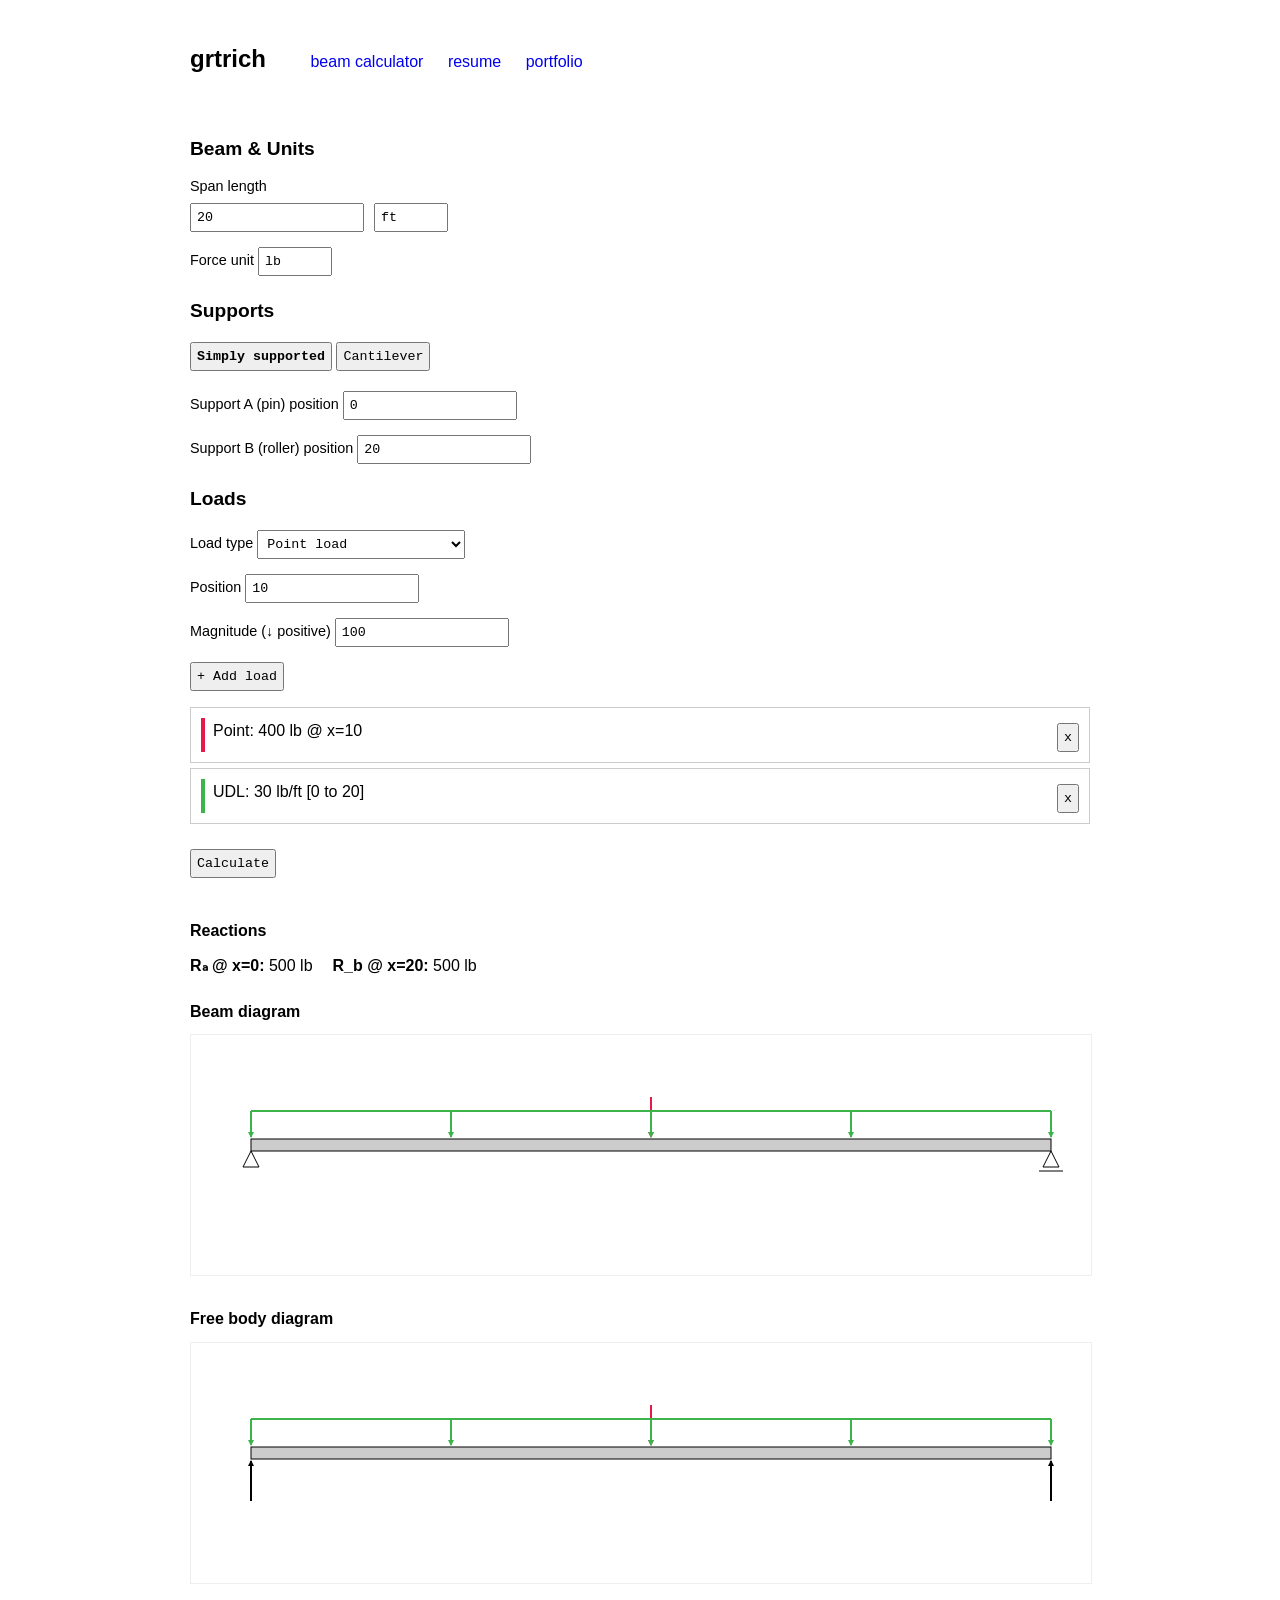
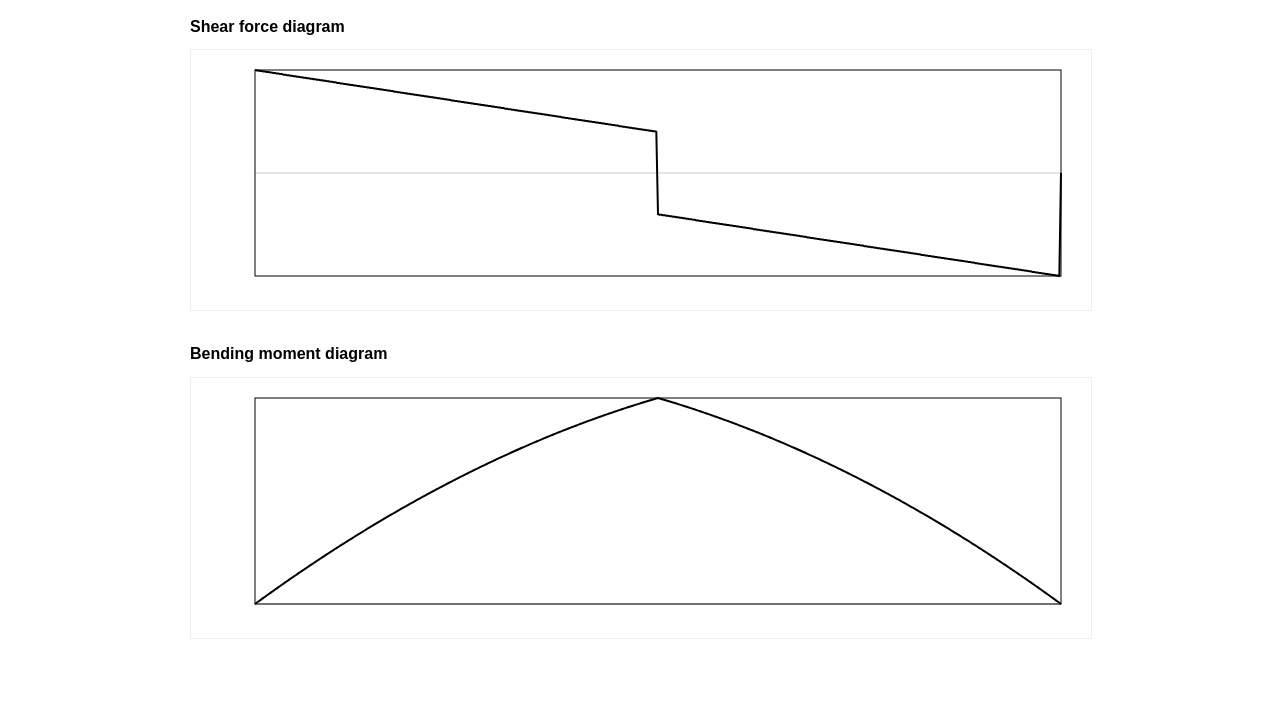
==== calculator.html @ 6564246d "Add files via upload" ====
<!DOCTYPE html>
<html lang="en">
<head>
<meta charset="UTF-8">
<meta name="viewport" content="width=device-width, initial-scale=1.0">
<title>Beam Calculator</title>
<link rel="stylesheet" href="style.css">
</head>
<body>
  <nav>
    <a href="index.html" class="brand">grtrich</a>
    <a href="calculator.html">beam calculator</a>
    <a href="resume.html">resume</a>
    <a href="portfolio.html">portfolio</a>
  </nav>

  <div class="app">
    <aside>
      <form id="beamForm" autocomplete="off">
        <section class="panel">
          <h2>Beam & Units</h2>
          <label>Span length
            <div class="row">
              <input type="number" id="beamLength" value="20" min="0.1" step="0.1" required>
              <input type="text" id="lengthUnit" value="ft" class="unit-input" maxlength="4">
            </div>
          </label>
          <label>Force unit
            <input type="text" id="forceUnit" value="lb" class="unit-input" maxlength="4">
          </label>
        </section>

        <section class="panel">
          <h2>Supports</h2>
          <div class="toggle-group" id="supportTypeToggle">
            <button type="button" class="toggle-btn active" data-value="simple">Simply supported</button>
            <button type="button" class="toggle-btn" data-value="cantilever">Cantilever</button>
          </div>

          <div id="simpleSupportFields" class="sub-fields">
            <label>Support A (pin) position <input type="number" id="supportA" value="0" step="0.1"></label>
            <label>Support B (roller) position <input type="number" id="supportB" value="20" step="0.1"></label>
          </div>

          <div id="cantileverFields" class="sub-fields hidden">
            <label>Fixed end
              <select id="fixedEnd">
                <option value="left">Left (x = 0)</option>
                <option value="right">Right (x = L)</option>
              </select>
            </label>
          </div>
        </section>

        <section class="panel">
          <h2>Loads</h2>
          <label>Load type
            <select id="loadType">
              <option value="point">Point load</option>
              <option value="udl">Distributed load (UDL)</option>
              <option value="moment">Applied moment</option>
            </select>
          </label>

          <div id="pointFields" class="load-fields">
            <label>Position <input type="number" id="pPos" value="10" step="0.1"></label>
            <label>Magnitude (&darr; positive) <input type="number" id="pMag" value="100" step="1"></label>
          </div>
          <div id="udlFields" class="load-fields hidden">
            <label>Start <input type="number" id="uStart" value="0" step="0.1"></label>
            <label>End <input type="number" id="uEnd" value="20" step="0.1"></label>
            <label>Intensity <input type="number" id="uMag" value="20" step="1"></label>
          </div>
          <div id="momentFields" class="load-fields hidden">
            <label>Position <input type="number" id="mPos" value="10" step="0.1"></label>
            <label>Magnitude <input type="number" id="mMag" value="200" step="1"></label>
            <label>Direction
              <select id="mDir">
                <option value="cw">Clockwise</option>
                <option value="ccw">Counterclockwise</option>
              </select>
            </label>
          </div>

          <button type="button" id="addLoadBtn">+ Add load</button>
          <ul id="loadList" class="load-list"></ul>
        </section>
        
        <button type="submit" id="calcBtn">Calculate</button>
      </form>
    </aside>

    <main class="workspace">
      <div class="sheet">
        <div class="sheet-head">Reactions</div>
        <div id="reactionsOut">Set up your beam and click Calculate.</div>
      </div>
      <div class="sheet">
        <div class="sheet-head">Beam diagram</div>
        <svg id="beamSvg" viewBox="0 0 900 240"></svg>
      </div>
      <div class="sheet">
        <div class="sheet-head">Free body diagram</div>
        <svg id="fbdSvg" viewBox="0 0 900 240"></svg>
      </div>
      <div class="sheet">
        <div class="sheet-head">Shear force diagram</div>
        <svg id="sfdSvg" viewBox="0 0 900 260"></svg>
      </div>
      <div class="sheet">
        <div class="sheet-head">Bending moment diagram</div>
        <svg id="bmdSvg" viewBox="0 0 900 260"></svg>
      </div>
    </main>
  </div>
<script src="app.js"></script>
</body>
</html>
---- style.css ----
body {
  font-family: sans-serif;
  background-color: #ffffff;
  color: #000000;
  margin: 40px auto;
  max-width: 900px;
  line-height: 1.6;
  padding: 0 20px;
}

nav {
  margin-bottom: 40px;
}

nav a {
  margin-right: 20px;
  text-decoration: none;
  color: #0000ee;
}

nav a:hover {
  text-decoration: underline;
}

nav a.brand {
  font-weight: bold;
  color: #000000;
  font-size: 1.5em;
  margin-right: 40px;
}

.hidden { 
  display: none; 
}

/* Form & App Styling */
.app { display: flex; flex-direction: column; gap: 40px; }
.panel { margin-bottom: 20px; }
.panel h2 { font-size: 1.2em; margin-bottom: 10px; }

label { display: block; margin-bottom: 10px; font-size: 0.9em; }
input, select, button { 
  margin-top: 5px; 
  padding: 5px; 
  font-family: monospace; 
}
.row { display: flex; gap: 10px; }
.unit-input { width: 60px; }

.toggle-group { margin-bottom: 15px; }
.toggle-btn { cursor: pointer; }
.toggle-btn.active { font-weight: bold; }

.load-list { list-style: none; padding: 0; }
.load-list li { 
  margin-bottom: 5px; 
  padding: 10px; 
  border: 1px solid #ccc; 
  display: flex; 
  justify-content: space-between; 
}

/* Workspaces and SVGs */
svg { 
  border: 1px solid #eee; 
  margin-bottom: 30px; 
  background: #fff; 
  display: block; 
  width: 100%; 
  height: auto; 
}
.sheet-head { margin-bottom: 10px; font-weight: bold; }
.reactions-grid { display: flex; gap: 20px; flex-wrap: wrap; margin-bottom: 20px;}
.pdf-frame { width: 100%; height: 80vh; min-height: 520px; border: 1px solid #ccc; }
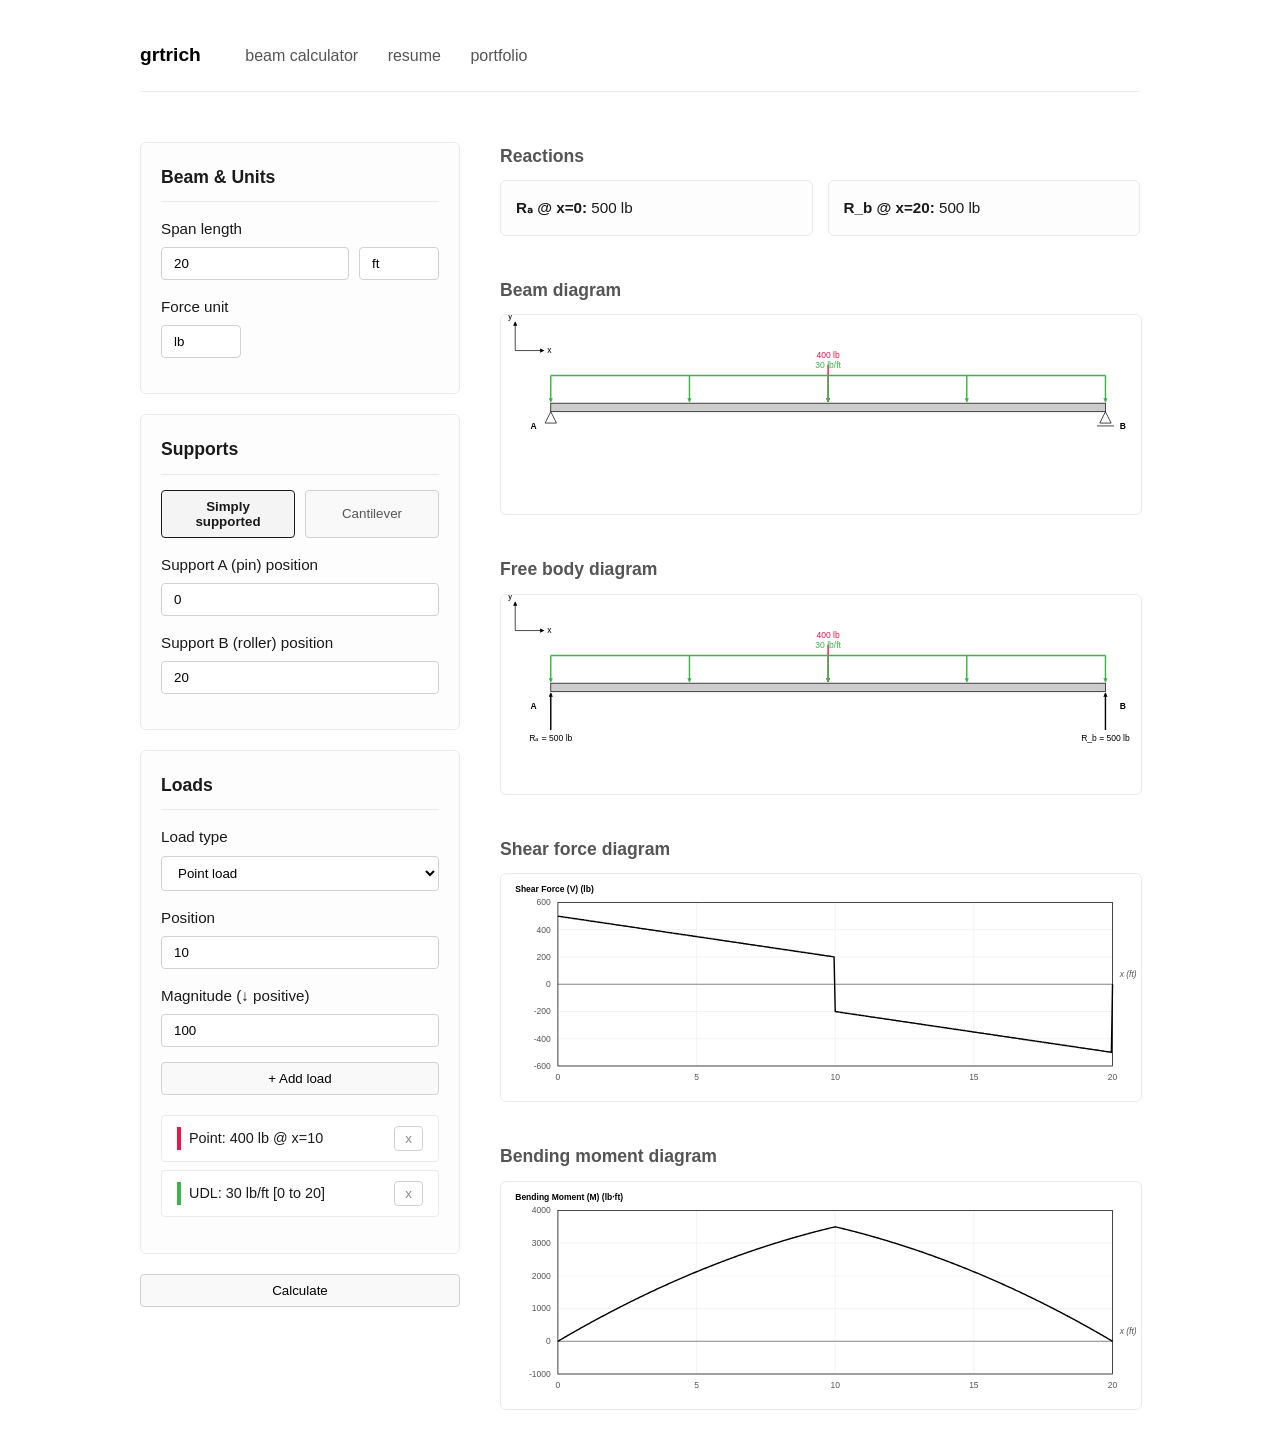
==== commit 9b1a3c1a: "Add files via upload" ====
--- a/calculator.html
+++ b/calculator.html
@@ -1,118 +1,118 @@
-<!DOCTYPE html>
-<html lang="en">
-<head>
-<meta charset="UTF-8">
-<meta name="viewport" content="width=device-width, initial-scale=1.0">
-<title>Beam Calculator</title>
-<link rel="stylesheet" href="style.css">
-</head>
-<body>
-  <nav>
-    <a href="index.html" class="brand">grtrich</a>
-    <a href="calculator.html">beam calculator</a>
-    <a href="resume.html">resume</a>
-    <a href="portfolio.html">portfolio</a>
-  </nav>
-
-  <div class="app">
-    <aside>
-      <form id="beamForm" autocomplete="off">
-        <section class="panel">
-          <h2>Beam & Units</h2>
-          <label>Span length
-            <div class="row">
-              <input type="number" id="beamLength" value="20" min="0.1" step="0.1" required>
-              <input type="text" id="lengthUnit" value="ft" class="unit-input" maxlength="4">
-            </div>
-          </label>
-          <label>Force unit
-            <input type="text" id="forceUnit" value="lb" class="unit-input" maxlength="4">
-          </label>
-        </section>
-
-        <section class="panel">
-          <h2>Supports</h2>
-          <div class="toggle-group" id="supportTypeToggle">
-            <button type="button" class="toggle-btn active" data-value="simple">Simply supported</button>
-            <button type="button" class="toggle-btn" data-value="cantilever">Cantilever</button>
-          </div>
-
-          <div id="simpleSupportFields" class="sub-fields">
-            <label>Support A (pin) position <input type="number" id="supportA" value="0" step="0.1"></label>
-            <label>Support B (roller) position <input type="number" id="supportB" value="20" step="0.1"></label>
-          </div>
-
-          <div id="cantileverFields" class="sub-fields hidden">
-            <label>Fixed end
-              <select id="fixedEnd">
-                <option value="left">Left (x = 0)</option>
-                <option value="right">Right (x = L)</option>
-              </select>
-            </label>
-          </div>
-        </section>
-
-        <section class="panel">
-          <h2>Loads</h2>
-          <label>Load type
-            <select id="loadType">
-              <option value="point">Point load</option>
-              <option value="udl">Distributed load (UDL)</option>
-              <option value="moment">Applied moment</option>
-            </select>
-          </label>
-
-          <div id="pointFields" class="load-fields">
-            <label>Position <input type="number" id="pPos" value="10" step="0.1"></label>
-            <label>Magnitude (&darr; positive) <input type="number" id="pMag" value="100" step="1"></label>
-          </div>
-          <div id="udlFields" class="load-fields hidden">
-            <label>Start <input type="number" id="uStart" value="0" step="0.1"></label>
-            <label>End <input type="number" id="uEnd" value="20" step="0.1"></label>
-            <label>Intensity <input type="number" id="uMag" value="20" step="1"></label>
-          </div>
-          <div id="momentFields" class="load-fields hidden">
-            <label>Position <input type="number" id="mPos" value="10" step="0.1"></label>
-            <label>Magnitude <input type="number" id="mMag" value="200" step="1"></label>
-            <label>Direction
-              <select id="mDir">
-                <option value="cw">Clockwise</option>
-                <option value="ccw">Counterclockwise</option>
-              </select>
-            </label>
-          </div>
-
-          <button type="button" id="addLoadBtn">+ Add load</button>
-          <ul id="loadList" class="load-list"></ul>
-        </section>
-        
-        <button type="submit" id="calcBtn">Calculate</button>
-      </form>
-    </aside>
-
-    <main class="workspace">
-      <div class="sheet">
-        <div class="sheet-head">Reactions</div>
-        <div id="reactionsOut">Set up your beam and click Calculate.</div>
-      </div>
-      <div class="sheet">
-        <div class="sheet-head">Beam diagram</div>
-        <svg id="beamSvg" viewBox="0 0 900 240"></svg>
-      </div>
-      <div class="sheet">
-        <div class="sheet-head">Free body diagram</div>
-        <svg id="fbdSvg" viewBox="0 0 900 240"></svg>
-      </div>
-      <div class="sheet">
-        <div class="sheet-head">Shear force diagram</div>
-        <svg id="sfdSvg" viewBox="0 0 900 260"></svg>
-      </div>
-      <div class="sheet">
-        <div class="sheet-head">Bending moment diagram</div>
-        <svg id="bmdSvg" viewBox="0 0 900 260"></svg>
-      </div>
-    </main>
-  </div>
-<script src="app.js"></script>
-</body>
+<!DOCTYPE html>
+<html lang="en">
+<head>
+<meta charset="UTF-8">
+<meta name="viewport" content="width=device-width, initial-scale=1.0">
+<title>Beam Calculator</title>
+<link rel="stylesheet" href="style.css">
+</head>
+<body>
+  <nav>
+    <a href="/" class="brand">grtrich</a>
+    <a href="calculator.html">beam calculator</a>
+    <a href="resume.html">resume</a>
+    <a href="portfolio.html">portfolio</a>
+  </nav>
+
+  <div class="app">
+    <aside>
+      <form id="beamForm" autocomplete="off">
+        <section class="panel">
+          <h2>Beam & Units</h2>
+          <label>Span length
+            <div class="row">
+              <input type="number" id="beamLength" value="20" min="0.1" step="0.1" required>
+              <input type="text" id="lengthUnit" value="ft" class="unit-input" maxlength="4">
+            </div>
+          </label>
+          <label>Force unit
+            <input type="text" id="forceUnit" value="lb" class="unit-input" maxlength="4">
+          </label>
+        </section>
+
+        <section class="panel">
+          <h2>Supports</h2>
+          <div class="toggle-group" id="supportTypeToggle">
+            <button type="button" class="toggle-btn active" data-value="simple">Simply supported</button>
+            <button type="button" class="toggle-btn" data-value="cantilever">Cantilever</button>
+          </div>
+
+          <div id="simpleSupportFields" class="sub-fields">
+            <label>Support A (pin) position <input type="number" id="supportA" value="0" step="0.1"></label>
+            <label>Support B (roller) position <input type="number" id="supportB" value="20" step="0.1"></label>
+          </div>
+
+          <div id="cantileverFields" class="sub-fields hidden">
+            <label>Fixed end
+              <select id="fixedEnd">
+                <option value="left">Left (x = 0)</option>
+                <option value="right">Right (x = L)</option>
+              </select>
+            </label>
+          </div>
+        </section>
+
+        <section class="panel">
+          <h2>Loads</h2>
+          <label>Load type
+            <select id="loadType">
+              <option value="point">Point load</option>
+              <option value="udl">Distributed load (UDL)</option>
+              <option value="moment">Applied moment</option>
+            </select>
+          </label>
+
+          <div id="pointFields" class="load-fields">
+            <label>Position <input type="number" id="pPos" value="10" step="0.1"></label>
+            <label>Magnitude (&darr; positive) <input type="number" id="pMag" value="100" step="1"></label>
+          </div>
+          <div id="udlFields" class="load-fields hidden">
+            <label>Start <input type="number" id="uStart" value="0" step="0.1"></label>
+            <label>End <input type="number" id="uEnd" value="20" step="0.1"></label>
+            <label>Intensity <input type="number" id="uMag" value="20" step="1"></label>
+          </div>
+          <div id="momentFields" class="load-fields hidden">
+            <label>Position <input type="number" id="mPos" value="10" step="0.1"></label>
+            <label>Magnitude <input type="number" id="mMag" value="200" step="1"></label>
+            <label>Direction
+              <select id="mDir">
+                <option value="cw">Clockwise</option>
+                <option value="ccw">Counterclockwise</option>
+              </select>
+            </label>
+          </div>
+
+          <button type="button" id="addLoadBtn">+ Add load</button>
+          <ul id="loadList" class="load-list"></ul>
+        </section>
+        
+        <button type="submit" id="calcBtn">Calculate</button>
+      </form>
+    </aside>
+
+    <main class="workspace">
+      <div class="sheet">
+        <div class="sheet-head">Reactions</div>
+        <div id="reactionsOut">Set up your beam and click Calculate.</div>
+      </div>
+      <div class="sheet">
+        <div class="sheet-head">Beam diagram</div>
+        <svg id="beamSvg" viewBox="0 0 900 280"></svg>
+      </div>
+      <div class="sheet">
+        <div class="sheet-head">Free body diagram</div>
+        <svg id="fbdSvg" viewBox="0 0 900 280"></svg>
+      </div>
+      <div class="sheet">
+        <div class="sheet-head">Shear force diagram</div>
+        <svg id="sfdSvg" viewBox="0 0 900 320"></svg>
+      </div>
+      <div class="sheet">
+        <div class="sheet-head">Bending moment diagram</div>
+        <svg id="bmdSvg" viewBox="0 0 900 320"></svg>
+      </div>
+    </main>
+  </div>
+<script src="app.js"></script>
+</body>
 </html>
--- a/style.css
+++ b/style.css
@@ -1,74 +1,186 @@
-body {
-  font-family: sans-serif;
-  background-color: #ffffff;
-  color: #000000;
-  margin: 40px auto;
-  max-width: 900px;
-  line-height: 1.6;
-  padding: 0 20px;
-}
-
-nav {
-  margin-bottom: 40px;
-}
-
-nav a {
-  margin-right: 20px;
-  text-decoration: none;
-  color: #0000ee;
-}
-
-nav a:hover {
-  text-decoration: underline;
-}
-
-nav a.brand {
-  font-weight: bold;
-  color: #000000;
-  font-size: 1.5em;
-  margin-right: 40px;
-}
-
-.hidden { 
-  display: none; 
-}
-
-/* Form & App Styling */
-.app { display: flex; flex-direction: column; gap: 40px; }
-.panel { margin-bottom: 20px; }
-.panel h2 { font-size: 1.2em; margin-bottom: 10px; }
-
-label { display: block; margin-bottom: 10px; font-size: 0.9em; }
-input, select, button { 
-  margin-top: 5px; 
-  padding: 5px; 
-  font-family: monospace; 
-}
-.row { display: flex; gap: 10px; }
-.unit-input { width: 60px; }
-
-.toggle-group { margin-bottom: 15px; }
-.toggle-btn { cursor: pointer; }
-.toggle-btn.active { font-weight: bold; }
-
-.load-list { list-style: none; padding: 0; }
-.load-list li { 
-  margin-bottom: 5px; 
-  padding: 10px; 
-  border: 1px solid #ccc; 
-  display: flex; 
-  justify-content: space-between; 
-}
-
-/* Workspaces and SVGs */
-svg { 
-  border: 1px solid #eee; 
-  margin-bottom: 30px; 
-  background: #fff; 
-  display: block; 
-  width: 100%; 
-  height: auto; 
-}
-.sheet-head { margin-bottom: 10px; font-weight: bold; }
-.reactions-grid { display: flex; gap: 20px; flex-wrap: wrap; margin-bottom: 20px;}
-.pdf-frame { width: 100%; height: 80vh; min-height: 520px; border: 1px solid #ccc; }+/* Base & Typography */
+body {
+  font-family: -apple-system, BlinkMacSystemFont, "Segoe UI", Roboto, Oxygen-Sans, Ubuntu, Cantarell, "Helvetica Neue", sans-serif;
+  background-color: #ffffff;
+  color: #1a1a1a;
+  margin: 0 auto;
+  max-width: 1000px;
+  line-height: 1.6;
+  padding: 40px 20px;
+}
+
+h1, h2, h3 {
+  font-weight: 600;
+  margin-top: 1.5em;
+  margin-bottom: 0.5em;
+}
+
+p {
+  margin-bottom: 1.5em;
+  max-width: 70ch;
+}
+
+/* Navigation */
+nav {
+  margin-bottom: 50px;
+  border-bottom: 1px solid #eaeaea;
+  padding-bottom: 20px;
+}
+
+nav a {
+  margin-right: 25px;
+  text-decoration: none;
+  color: #555555;
+  transition: color 0.2s;
+}
+
+nav a:hover {
+  color: #000000;
+}
+
+nav a.brand {
+  font-weight: 700;
+  color: #000000;
+  font-size: 1.2em;
+  margin-right: 40px;
+}
+
+/* Utilities */
+.hidden { display: none !important; }
+code { background: #f4f4f4; padding: 2px 6px; border-radius: 4px; font-size: 0.9em; }
+
+/* Calculator Layout */
+.app {
+  display: grid;
+  grid-template-columns: 1fr;
+  gap: 40px;
+}
+
+@media(min-width: 800px) {
+  .app {
+    grid-template-columns: 320px 1fr;
+  }
+}
+
+.panel {
+  background: #fdfdfd;
+  border: 1px solid #eaeaea;
+  padding: 20px;
+  margin-bottom: 20px;
+  border-radius: 6px;
+}
+
+.panel h2 {
+  font-size: 1.1em;
+  margin-top: 0;
+  border-bottom: 1px solid #eaeaea;
+  padding-bottom: 10px;
+  margin-bottom: 15px;
+}
+
+/* Forms */
+label {
+  display: block;
+  margin-bottom: 15px;
+  font-size: 0.95em;
+  font-weight: 500;
+}
+
+input, select, button {
+  display: block;
+  width: 100%;
+  margin-top: 6px;
+  padding: 8px 12px;
+  font-family: inherit;
+  border: 1px solid #d1d1d1;
+  border-radius: 4px;
+  box-sizing: border-box;
+  background-color: #ffffff;
+}
+
+.row { display: flex; gap: 10px; }
+.unit-input { width: 80px; }
+
+/* Buttons */
+button {
+  cursor: pointer;
+  background: #f9f9f9;
+  font-weight: 500;
+  transition: background 0.2s;
+}
+button:hover { background: #f0f0f0; }
+
+.toggle-group { display: flex; gap: 10px; margin-bottom: 15px; }
+.toggle-btn { flex: 1; margin: 0; color: #555; }
+.toggle-btn.active {
+  font-weight: bold;
+  border-color: #1a1a1a;
+  color: #1a1a1a;
+  background: #f4f4f4;
+}
+
+/* Load List */
+.load-list { list-style: none; padding: 0; margin-top: 20px; }
+.load-list li {
+  margin-bottom: 8px;
+  padding: 10px 15px;
+  border: 1px solid #eaeaea;
+  display: flex;
+  justify-content: space-between;
+  align-items: center;
+  background: #ffffff;
+  border-radius: 4px;
+  font-size: 0.9em;
+}
+.load-list button {
+  width: auto;
+  padding: 4px 10px;
+  margin: 0;
+  background: transparent;
+  border: 1px solid #d1d1d1;
+  color: #888;
+}
+.load-list button:hover {
+  background: #fff0f0;
+  color: #cc0000;
+  border-color: #cc0000;
+}
+
+/* Workspaces */
+.workspace { display: flex; flex-direction: column; gap: 40px; }
+.sheet-head {
+  font-weight: 600;
+  margin-bottom: 10px;
+  font-size: 1.1em;
+  color: #555;
+}
+
+svg {
+  border: 1px solid #eaeaea;
+  background: #ffffff;
+  display: block;
+  width: 100%;
+  height: auto;
+  border-radius: 6px;
+}
+svg text {
+  font-family: inherit;
+  font-size: 12px;
+}
+
+.reactions-grid { display: grid; grid-template-columns: 1fr 1fr; gap: 15px; }
+.reactions-grid div {
+  padding: 15px;
+  background: #fdfdfd;
+  border: 1px solid #eaeaea;
+  border-radius: 6px;
+  font-size: 0.95em;
+}
+
+.pdf-frame {
+  width: 100%;
+  height: 80vh;
+  min-height: 600px;
+  border: 1px solid #eaeaea;
+  border-radius: 6px;
+}
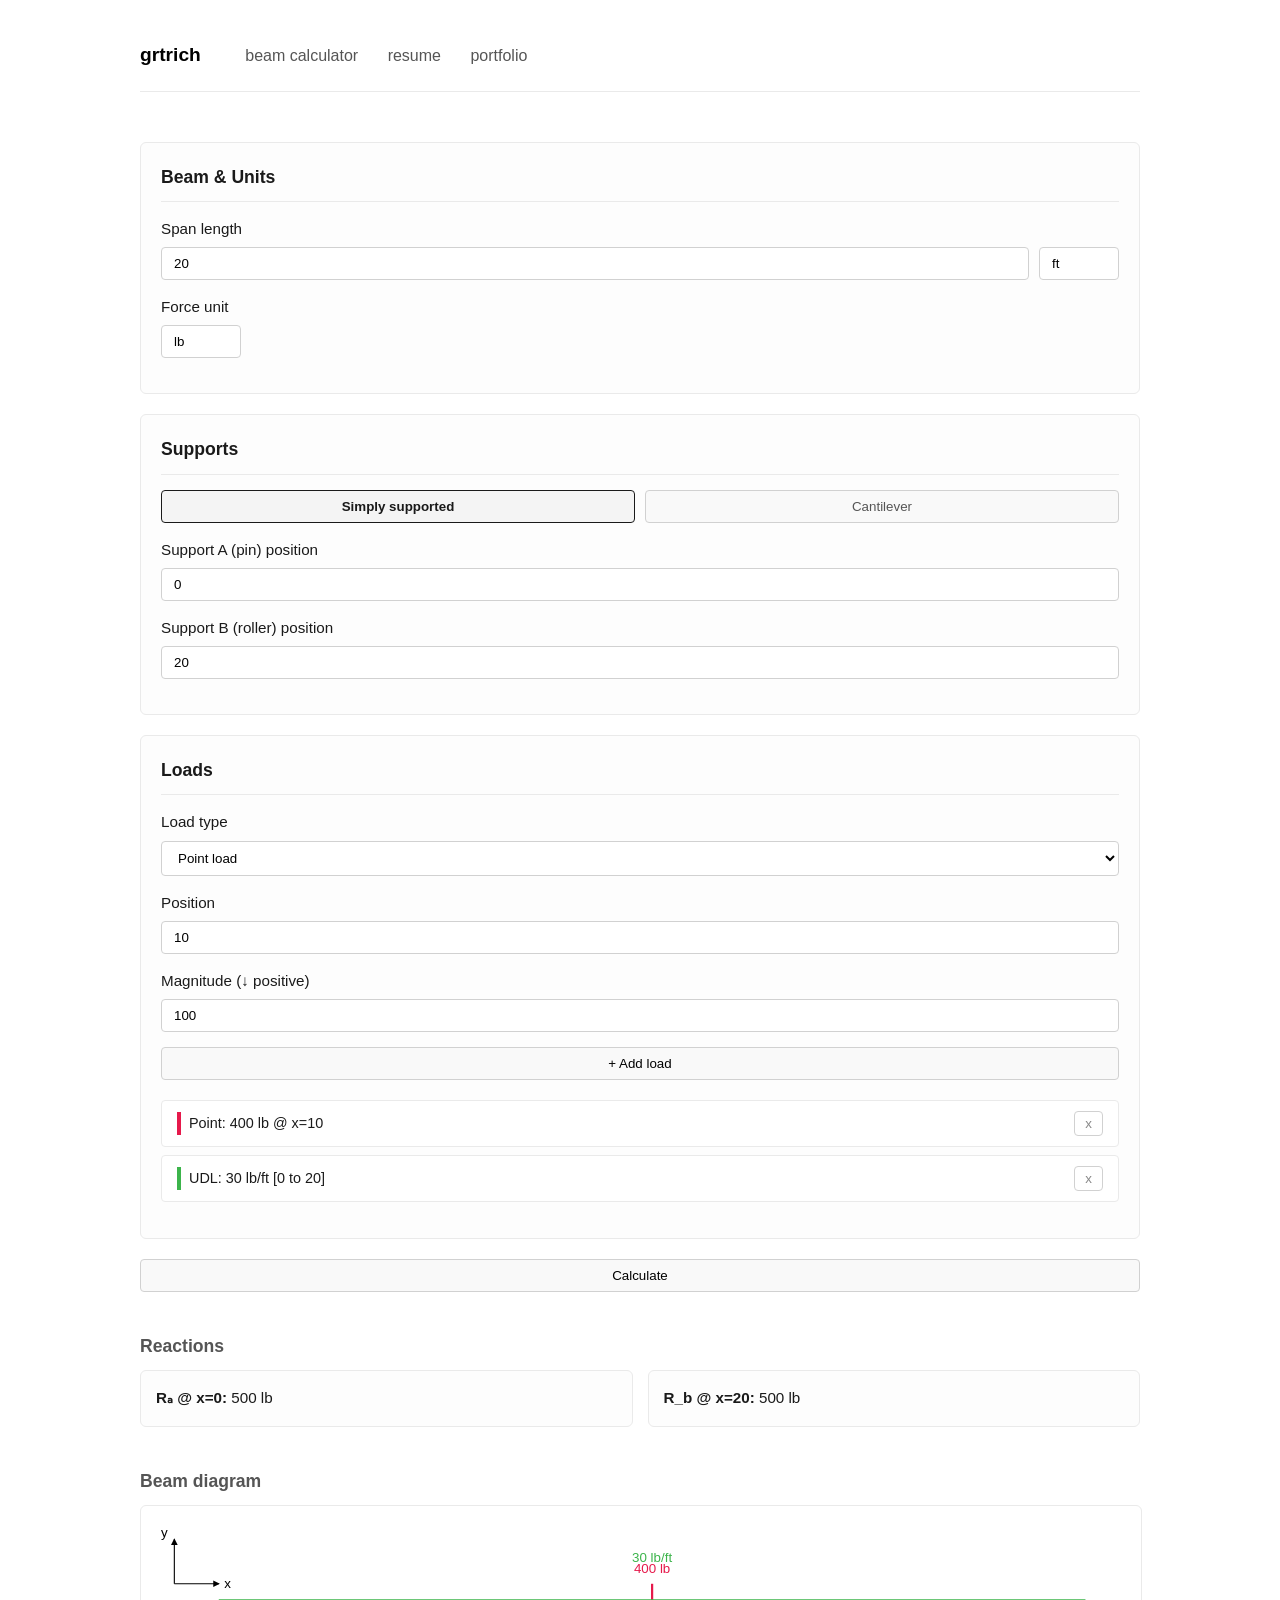
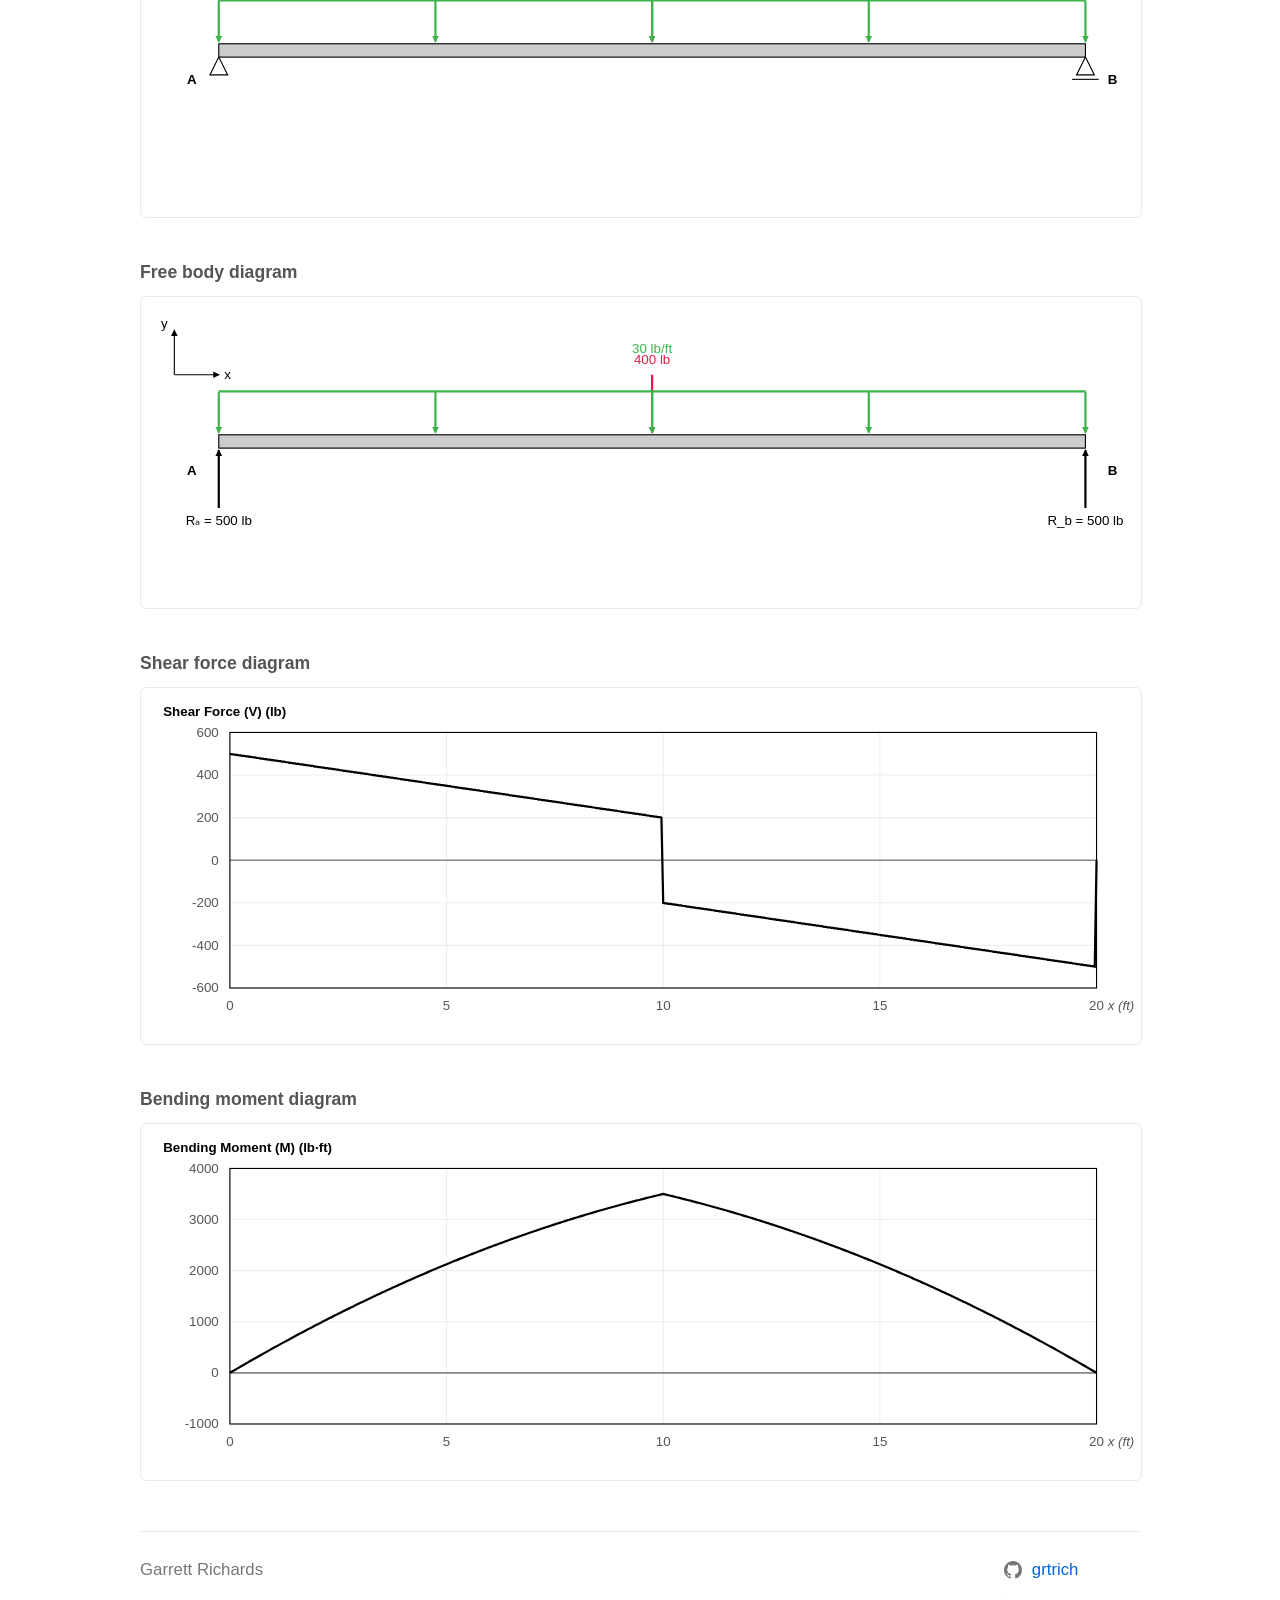
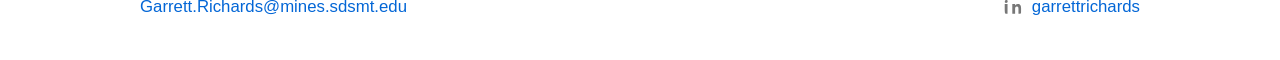
==== commit 99eee82f: "Add files via upload" ====
--- a/calculator.html
+++ b/calculator.html
@@ -1,118 +1,136 @@
-<!DOCTYPE html>
-<html lang="en">
-<head>
-<meta charset="UTF-8">
-<meta name="viewport" content="width=device-width, initial-scale=1.0">
-<title>Beam Calculator</title>
-<link rel="stylesheet" href="style.css">
-</head>
-<body>
-  <nav>
-    <a href="/" class="brand">grtrich</a>
-    <a href="calculator.html">beam calculator</a>
-    <a href="resume.html">resume</a>
-    <a href="portfolio.html">portfolio</a>
-  </nav>
-
-  <div class="app">
-    <aside>
-      <form id="beamForm" autocomplete="off">
-        <section class="panel">
-          <h2>Beam & Units</h2>
-          <label>Span length
-            <div class="row">
-              <input type="number" id="beamLength" value="20" min="0.1" step="0.1" required>
-              <input type="text" id="lengthUnit" value="ft" class="unit-input" maxlength="4">
-            </div>
-          </label>
-          <label>Force unit
-            <input type="text" id="forceUnit" value="lb" class="unit-input" maxlength="4">
-          </label>
-        </section>
-
-        <section class="panel">
-          <h2>Supports</h2>
-          <div class="toggle-group" id="supportTypeToggle">
-            <button type="button" class="toggle-btn active" data-value="simple">Simply supported</button>
-            <button type="button" class="toggle-btn" data-value="cantilever">Cantilever</button>
-          </div>
-
-          <div id="simpleSupportFields" class="sub-fields">
-            <label>Support A (pin) position <input type="number" id="supportA" value="0" step="0.1"></label>
-            <label>Support B (roller) position <input type="number" id="supportB" value="20" step="0.1"></label>
-          </div>
-
-          <div id="cantileverFields" class="sub-fields hidden">
-            <label>Fixed end
-              <select id="fixedEnd">
-                <option value="left">Left (x = 0)</option>
-                <option value="right">Right (x = L)</option>
-              </select>
-            </label>
-          </div>
-        </section>
-
-        <section class="panel">
-          <h2>Loads</h2>
-          <label>Load type
-            <select id="loadType">
-              <option value="point">Point load</option>
-              <option value="udl">Distributed load (UDL)</option>
-              <option value="moment">Applied moment</option>
-            </select>
-          </label>
-
-          <div id="pointFields" class="load-fields">
-            <label>Position <input type="number" id="pPos" value="10" step="0.1"></label>
-            <label>Magnitude (&darr; positive) <input type="number" id="pMag" value="100" step="1"></label>
-          </div>
-          <div id="udlFields" class="load-fields hidden">
-            <label>Start <input type="number" id="uStart" value="0" step="0.1"></label>
-            <label>End <input type="number" id="uEnd" value="20" step="0.1"></label>
-            <label>Intensity <input type="number" id="uMag" value="20" step="1"></label>
-          </div>
-          <div id="momentFields" class="load-fields hidden">
-            <label>Position <input type="number" id="mPos" value="10" step="0.1"></label>
-            <label>Magnitude <input type="number" id="mMag" value="200" step="1"></label>
-            <label>Direction
-              <select id="mDir">
-                <option value="cw">Clockwise</option>
-                <option value="ccw">Counterclockwise</option>
-              </select>
-            </label>
-          </div>
-
-          <button type="button" id="addLoadBtn">+ Add load</button>
-          <ul id="loadList" class="load-list"></ul>
-        </section>
-        
-        <button type="submit" id="calcBtn">Calculate</button>
-      </form>
-    </aside>
-
-    <main class="workspace">
-      <div class="sheet">
-        <div class="sheet-head">Reactions</div>
-        <div id="reactionsOut">Set up your beam and click Calculate.</div>
-      </div>
-      <div class="sheet">
-        <div class="sheet-head">Beam diagram</div>
-        <svg id="beamSvg" viewBox="0 0 900 280"></svg>
-      </div>
-      <div class="sheet">
-        <div class="sheet-head">Free body diagram</div>
-        <svg id="fbdSvg" viewBox="0 0 900 280"></svg>
-      </div>
-      <div class="sheet">
-        <div class="sheet-head">Shear force diagram</div>
-        <svg id="sfdSvg" viewBox="0 0 900 320"></svg>
-      </div>
-      <div class="sheet">
-        <div class="sheet-head">Bending moment diagram</div>
-        <svg id="bmdSvg" viewBox="0 0 900 320"></svg>
-      </div>
-    </main>
-  </div>
-<script src="app.js"></script>
-</body>
+<!DOCTYPE html>
+<html lang="en">
+<head>
+<meta charset="UTF-8">
+<meta name="viewport" content="width=device-width, initial-scale=1.0">
+<title>Beam Calculator</title>
+<link rel="stylesheet" href="style.css">
+</head>
+<body>
+  <nav>
+    <a href="/" class="brand">grtrich</a>
+    <a href="calculator.html">beam calculator</a>
+    <a href="resume.html">resume</a>
+    <a href="portfolio.html">portfolio</a>
+  </nav>
+
+  <div class="app">
+    <aside>
+      <form id="beamForm" autocomplete="off">
+        <section class="panel">
+          <h2>Beam & Units</h2>
+          <label>Span length
+            <div class="row">
+              <input type="number" id="beamLength" value="20" min="0.1" step="0.1" required>
+              <input type="text" id="lengthUnit" value="ft" class="unit-input" maxlength="4">
+            </div>
+          </label>
+          <label>Force unit
+            <input type="text" id="forceUnit" value="lb" class="unit-input" maxlength="4">
+          </label>
+        </section>
+
+        <section class="panel">
+          <h2>Supports</h2>
+          <div class="toggle-group" id="supportTypeToggle">
+            <button type="button" class="toggle-btn active" data-value="simple">Simply supported</button>
+            <button type="button" class="toggle-btn" data-value="cantilever">Cantilever</button>
+          </div>
+
+          <div id="simpleSupportFields" class="sub-fields">
+            <label>Support A (pin) position <input type="number" id="supportA" value="0" step="0.1"></label>
+            <label>Support B (roller) position <input type="number" id="supportB" value="20" step="0.1"></label>
+          </div>
+
+          <div id="cantileverFields" class="sub-fields hidden">
+            <label>Fixed end
+              <select id="fixedEnd">
+                <option value="left">Left (x = 0)</option>
+                <option value="right">Right (x = L)</option>
+              </select>
+            </label>
+          </div>
+        </section>
+
+        <section class="panel">
+          <h2>Loads</h2>
+          <label>Load type
+            <select id="loadType">
+              <option value="point">Point load</option>
+              <option value="udl">Distributed load (UDL)</option>
+              <option value="moment">Applied moment</option>
+            </select>
+          </label>
+
+          <div id="pointFields" class="load-fields">
+            <label>Position <input type="number" id="pPos" value="10" step="0.1"></label>
+            <label>Magnitude (&darr; positive) <input type="number" id="pMag" value="100" step="1"></label>
+          </div>
+          <div id="udlFields" class="load-fields hidden">
+            <label>Start <input type="number" id="uStart" value="0" step="0.1"></label>
+            <label>End <input type="number" id="uEnd" value="20" step="0.1"></label>
+            <label>Intensity <input type="number" id="uMag" value="20" step="1"></label>
+          </div>
+          <div id="momentFields" class="load-fields hidden">
+            <label>Position <input type="number" id="mPos" value="10" step="0.1"></label>
+            <label>Magnitude <input type="number" id="mMag" value="200" step="1"></label>
+            <label>Direction
+              <select id="mDir">
+                <option value="cw">Clockwise</option>
+                <option value="ccw">Counterclockwise</option>
+              </select>
+            </label>
+          </div>
+
+          <button type="button" id="addLoadBtn">+ Add load</button>
+          <ul id="loadList" class="load-list"></ul>
+        </section>
+        
+        <button type="submit" id="calcBtn">Calculate</button>
+      </form>
+    </aside>
+
+    <main class="workspace">
+      <div class="sheet">
+        <div class="sheet-head">Reactions</div>
+        <div id="reactionsOut">Set up your beam and click Calculate.</div>
+      </div>
+      <div class="sheet">
+        <div class="sheet-head">Beam diagram</div>
+        <svg id="beamSvg" viewBox="0 0 900 280"></svg>
+      </div>
+      <div class="sheet">
+        <div class="sheet-head">Free body diagram</div>
+        <svg id="fbdSvg" viewBox="0 0 900 280"></svg>
+      </div>
+      <div class="sheet">
+        <div class="sheet-head">Shear force diagram</div>
+        <svg id="sfdSvg" viewBox="0 0 900 320"></svg>
+      </div>
+      <div class="sheet">
+        <div class="sheet-head">Bending moment diagram</div>
+        <svg id="bmdSvg" viewBox="0 0 900 320"></svg>
+      </div>
+    </main>
+  </div>
+
+  <footer>
+    <div class="footer-col">
+      <span class="footer-name">Garrett Richards</span>
+      <a href="mailto:Garrett.Richards@mines.sdsmt.edu" class="footer-link">Garrett.Richards@mines.sdsmt.edu</a>
+    </div>
+    <div class="footer-col">
+      <div class="social-row">
+        <svg viewBox="0 0 16 16"><path fill-rule="evenodd" d="M8 0C3.58 0 0 3.58 0 8c0 3.54 2.29 6.53 5.47 7.59.4.07.55-.17.55-.38 0-.19-.01-.82-.01-1.49-2.01.37-2.53-.49-2.69-.94-.09-.23-.48-.94-.82-1.13-.28-.15-.68-.52-.01-.53.63-.01 1.08.58 1.23.82.72 1.21 1.87.87 2.33.66.07-.52.28-.87.51-1.07-1.78-.2-3.64-.89-3.64-3.95 0-.87.31-1.59.82-2.15-.08-.2-.36-1.02.08-2.12 0 0 .67-.21 2.2.82.64-.18 1.32-.27 2-.27.68 0 1.36.09 2 .27 1.53-1.04 2.2-.82 2.2-.82.44 1.1.16 1.92.08 2.12.51.56.82 1.27.82 2.15 0 3.07-1.87 3.75-3.65 3.95.29.25.54.73.54 1.48 0 1.07-.01 1.93-.01 2.2 0 .21.15.46.55.38A8.013 8.013 0 0016 8c0-4.42-3.58-8-8-8z"></path></svg>
+        <a href="https://github.com/grtrich" class="footer-link">grtrich</a>
+      </div>
+      <div class="social-row">
+        <svg viewBox="0 0 16 16"><path fill-rule="evenodd" d="M3.14 14H.64V5.44h2.5V14zM1.89 4.41A1.45 1.45 0 01.44 2.96 1.45 1.45 0 011.89 1.5a1.45 1.45 0 011.45 1.46 1.45 1.45 0 01-1.45 1.45zm13.47 9.59h-2.5V9.86c0-.99-.02-2.27-1.38-2.27-1.38 0-1.6 1.08-1.6 2.2v4.21H7.38V5.44h2.4v1.17h.03c.34-.63 1.15-1.3 2.37-1.3 2.53 0 3 1.67 3 3.83V14z"></path></svg>
+        <a href="https://www.linkedin.com/in/garrettrichards/" class="footer-link">garrettrichards</a>
+      </div>
+    </div>
+  </footer>
+
+<script src="app.js"></script>
+</body>
 </html>
--- a/style.css
+++ b/style.css
@@ -1,186 +1,218 @@
-/* Base & Typography */
-body {
-  font-family: -apple-system, BlinkMacSystemFont, "Segoe UI", Roboto, Oxygen-Sans, Ubuntu, Cantarell, "Helvetica Neue", sans-serif;
-  background-color: #ffffff;
-  color: #1a1a1a;
-  margin: 0 auto;
-  max-width: 1000px;
-  line-height: 1.6;
-  padding: 40px 20px;
-}
-
-h1, h2, h3 {
-  font-weight: 600;
-  margin-top: 1.5em;
-  margin-bottom: 0.5em;
-}
-
-p {
-  margin-bottom: 1.5em;
-  max-width: 70ch;
-}
-
-/* Navigation */
-nav {
-  margin-bottom: 50px;
-  border-bottom: 1px solid #eaeaea;
-  padding-bottom: 20px;
-}
-
-nav a {
-  margin-right: 25px;
-  text-decoration: none;
-  color: #555555;
-  transition: color 0.2s;
-}
-
-nav a:hover {
-  color: #000000;
-}
-
-nav a.brand {
-  font-weight: 700;
-  color: #000000;
-  font-size: 1.2em;
-  margin-right: 40px;
-}
-
-/* Utilities */
-.hidden { display: none !important; }
-code { background: #f4f4f4; padding: 2px 6px; border-radius: 4px; font-size: 0.9em; }
-
-/* Calculator Layout */
-.app {
-  display: grid;
-  grid-template-columns: 1fr;
-  gap: 40px;
-}
-
-@media(min-width: 800px) {
-  .app {
-    grid-template-columns: 320px 1fr;
-  }
-}
-
-.panel {
-  background: #fdfdfd;
-  border: 1px solid #eaeaea;
-  padding: 20px;
-  margin-bottom: 20px;
-  border-radius: 6px;
-}
-
-.panel h2 {
-  font-size: 1.1em;
-  margin-top: 0;
-  border-bottom: 1px solid #eaeaea;
-  padding-bottom: 10px;
-  margin-bottom: 15px;
-}
-
-/* Forms */
-label {
-  display: block;
-  margin-bottom: 15px;
-  font-size: 0.95em;
-  font-weight: 500;
-}
-
-input, select, button {
-  display: block;
-  width: 100%;
-  margin-top: 6px;
-  padding: 8px 12px;
-  font-family: inherit;
-  border: 1px solid #d1d1d1;
-  border-radius: 4px;
-  box-sizing: border-box;
-  background-color: #ffffff;
-}
-
-.row { display: flex; gap: 10px; }
-.unit-input { width: 80px; }
-
-/* Buttons */
-button {
-  cursor: pointer;
-  background: #f9f9f9;
-  font-weight: 500;
-  transition: background 0.2s;
-}
-button:hover { background: #f0f0f0; }
-
-.toggle-group { display: flex; gap: 10px; margin-bottom: 15px; }
-.toggle-btn { flex: 1; margin: 0; color: #555; }
-.toggle-btn.active {
-  font-weight: bold;
-  border-color: #1a1a1a;
-  color: #1a1a1a;
-  background: #f4f4f4;
-}
-
-/* Load List */
-.load-list { list-style: none; padding: 0; margin-top: 20px; }
-.load-list li {
-  margin-bottom: 8px;
-  padding: 10px 15px;
-  border: 1px solid #eaeaea;
-  display: flex;
-  justify-content: space-between;
-  align-items: center;
-  background: #ffffff;
-  border-radius: 4px;
-  font-size: 0.9em;
-}
-.load-list button {
-  width: auto;
-  padding: 4px 10px;
-  margin: 0;
-  background: transparent;
-  border: 1px solid #d1d1d1;
-  color: #888;
-}
-.load-list button:hover {
-  background: #fff0f0;
-  color: #cc0000;
-  border-color: #cc0000;
-}
-
-/* Workspaces */
-.workspace { display: flex; flex-direction: column; gap: 40px; }
-.sheet-head {
-  font-weight: 600;
-  margin-bottom: 10px;
-  font-size: 1.1em;
-  color: #555;
-}
-
-svg {
-  border: 1px solid #eaeaea;
-  background: #ffffff;
-  display: block;
-  width: 100%;
-  height: auto;
-  border-radius: 6px;
-}
-svg text {
-  font-family: inherit;
-  font-size: 12px;
-}
-
-.reactions-grid { display: grid; grid-template-columns: 1fr 1fr; gap: 15px; }
-.reactions-grid div {
-  padding: 15px;
-  background: #fdfdfd;
-  border: 1px solid #eaeaea;
-  border-radius: 6px;
-  font-size: 0.95em;
-}
-
-.pdf-frame {
-  width: 100%;
-  height: 80vh;
-  min-height: 600px;
-  border: 1px solid #eaeaea;
-  border-radius: 6px;
+/* Base & Typography */
+body {
+  font-family: -apple-system, BlinkMacSystemFont, "Segoe UI", Roboto, Oxygen-Sans, Ubuntu, Cantarell, "Helvetica Neue", sans-serif;
+  background-color: #ffffff;
+  color: #1a1a1a;
+  margin: 0 auto;
+  max-width: 1000px;
+  line-height: 1.6;
+  padding: 40px 20px;
+}
+
+h1, h2, h3 {
+  font-weight: 600;
+  margin-top: 1.5em;
+  margin-bottom: 0.5em;
+}
+
+p {
+  margin-bottom: 1.5em;
+  max-width: 70ch;
+}
+
+/* Navigation */
+nav {
+  margin-bottom: 50px;
+  border-bottom: 1px solid #eaeaea;
+  padding-bottom: 20px;
+}
+
+nav a {
+  margin-right: 25px;
+  text-decoration: none;
+  color: #555555;
+  transition: color 0.2s;
+}
+
+nav a:hover {
+  color: #000000;
+}
+
+nav a.brand {
+  font-weight: 700;
+  color: #000000;
+  font-size: 1.2em;
+  margin-right: 40px;
+}
+
+/* Utilities */
+.hidden { display: none !important; }
+code { background: #f4f4f4; padding: 2px 6px; border-radius: 4px; font-size: 0.9em; }
+
+/* Calculator Layout */
+.app {
+  display: grid;
+  grid-template-columns: 1fr;
+  gap: 40px;
+}
+
+.panel {
+  background: #fdfdfd;
+  border: 1px solid #eaeaea;
+  padding: 20px;
+  margin-bottom: 20px;
+  border-radius: 6px;
+}
+
+.panel h2 {
+  font-size: 1.1em;
+  margin-top: 0;
+  border-bottom: 1px solid #eaeaea;
+  padding-bottom: 10px;
+  margin-bottom: 15px;
+}
+
+/* Forms */
+label {
+  display: block;
+  margin-bottom: 15px;
+  font-size: 0.95em;
+  font-weight: 500;
+}
+
+input, select, button {
+  display: block;
+  width: 100%;
+  margin-top: 6px;
+  padding: 8px 12px;
+  font-family: inherit;
+  border: 1px solid #d1d1d1;
+  border-radius: 4px;
+  box-sizing: border-box;
+  background-color: #ffffff;
+}
+
+.row { display: flex; gap: 10px; }
+.unit-input { width: 80px; }
+
+/* Buttons */
+button {
+  cursor: pointer;
+  background: #f9f9f9;
+  font-weight: 500;
+  transition: background 0.2s;
+}
+button:hover { background: #f0f0f0; }
+
+.toggle-group { display: flex; gap: 10px; margin-bottom: 15px; }
+.toggle-btn { flex: 1; margin: 0; color: #555; }
+.toggle-btn.active {
+  font-weight: bold;
+  border-color: #1a1a1a;
+  color: #1a1a1a;
+  background: #f4f4f4;
+}
+
+/* Load List */
+.load-list { list-style: none; padding: 0; margin-top: 20px; }
+.load-list li {
+  margin-bottom: 8px;
+  padding: 10px 15px;
+  border: 1px solid #eaeaea;
+  display: flex;
+  justify-content: space-between;
+  align-items: center;
+  background: #ffffff;
+  border-radius: 4px;
+  font-size: 0.9em;
+}
+.load-list button {
+  width: auto;
+  padding: 4px 10px;
+  margin: 0;
+  background: transparent;
+  border: 1px solid #d1d1d1;
+  color: #888;
+}
+.load-list button:hover {
+  background: #fff0f0;
+  color: #cc0000;
+  border-color: #cc0000;
+}
+
+/* Workspaces */
+.workspace { display: flex; flex-direction: column; gap: 40px; }
+.sheet-head {
+  font-weight: 600;
+  margin-bottom: 10px;
+  font-size: 1.1em;
+  color: #555;
+}
+
+svg {
+  border: 1px solid #eaeaea;
+  background: #ffffff;
+  display: block;
+  width: 100%;
+  height: auto;
+  border-radius: 6px;
+}
+svg text {
+  font-family: inherit;
+  font-size: 12px;
+}
+
+.reactions-grid { display: grid; grid-template-columns: 1fr 1fr; gap: 15px; }
+.reactions-grid div {
+  padding: 15px;
+  background: #fdfdfd;
+  border: 1px solid #eaeaea;
+  border-radius: 6px;
+  font-size: 0.95em;
+}
+
+.pdf-frame {
+  width: 100%;
+  height: 80vh;
+  min-height: 600px;
+  border: 1px solid #eaeaea;
+  border-radius: 6px;
+}
+
+/* Footer */
+footer {
+  margin-top: 50px;
+  border-top: 1px solid #eaeaea;
+  padding-top: 25px;
+  display: flex;
+  justify-content: space-between;
+  align-items: flex-start;
+  font-size: 1.05em;
+}
+.footer-col {
+  display: flex;
+  flex-direction: column;
+  gap: 10px;
+}
+.footer-name {
+  color: #777;
+}
+.footer-link {
+  color: #0366d6;
+  text-decoration: none;
+}
+.footer-link:hover {
+  text-decoration: underline;
+}
+.social-row {
+  display: flex;
+  align-items: center;
+  gap: 10px;
+}
+.social-row svg {
+  width: 18px;
+  height: 18px;
+  fill: #777;
+  border: none;
+  background: transparent;
 }
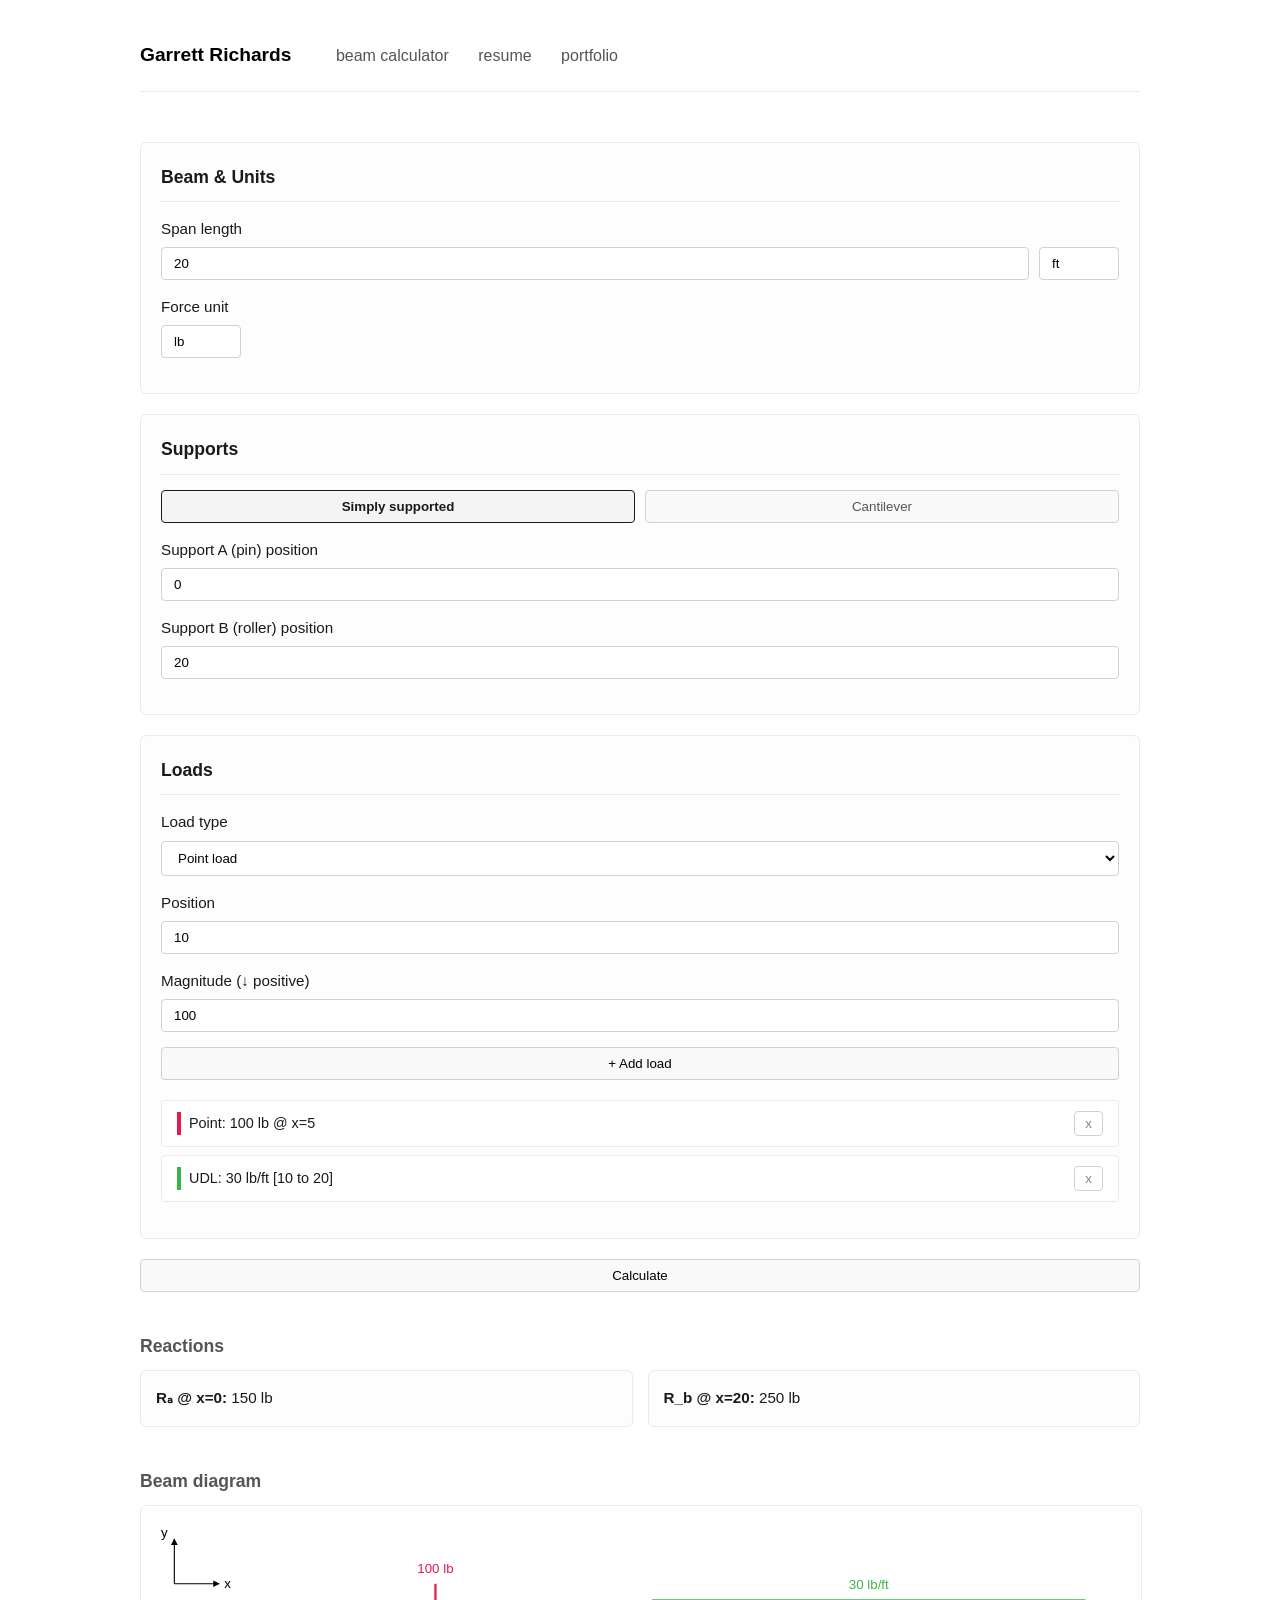
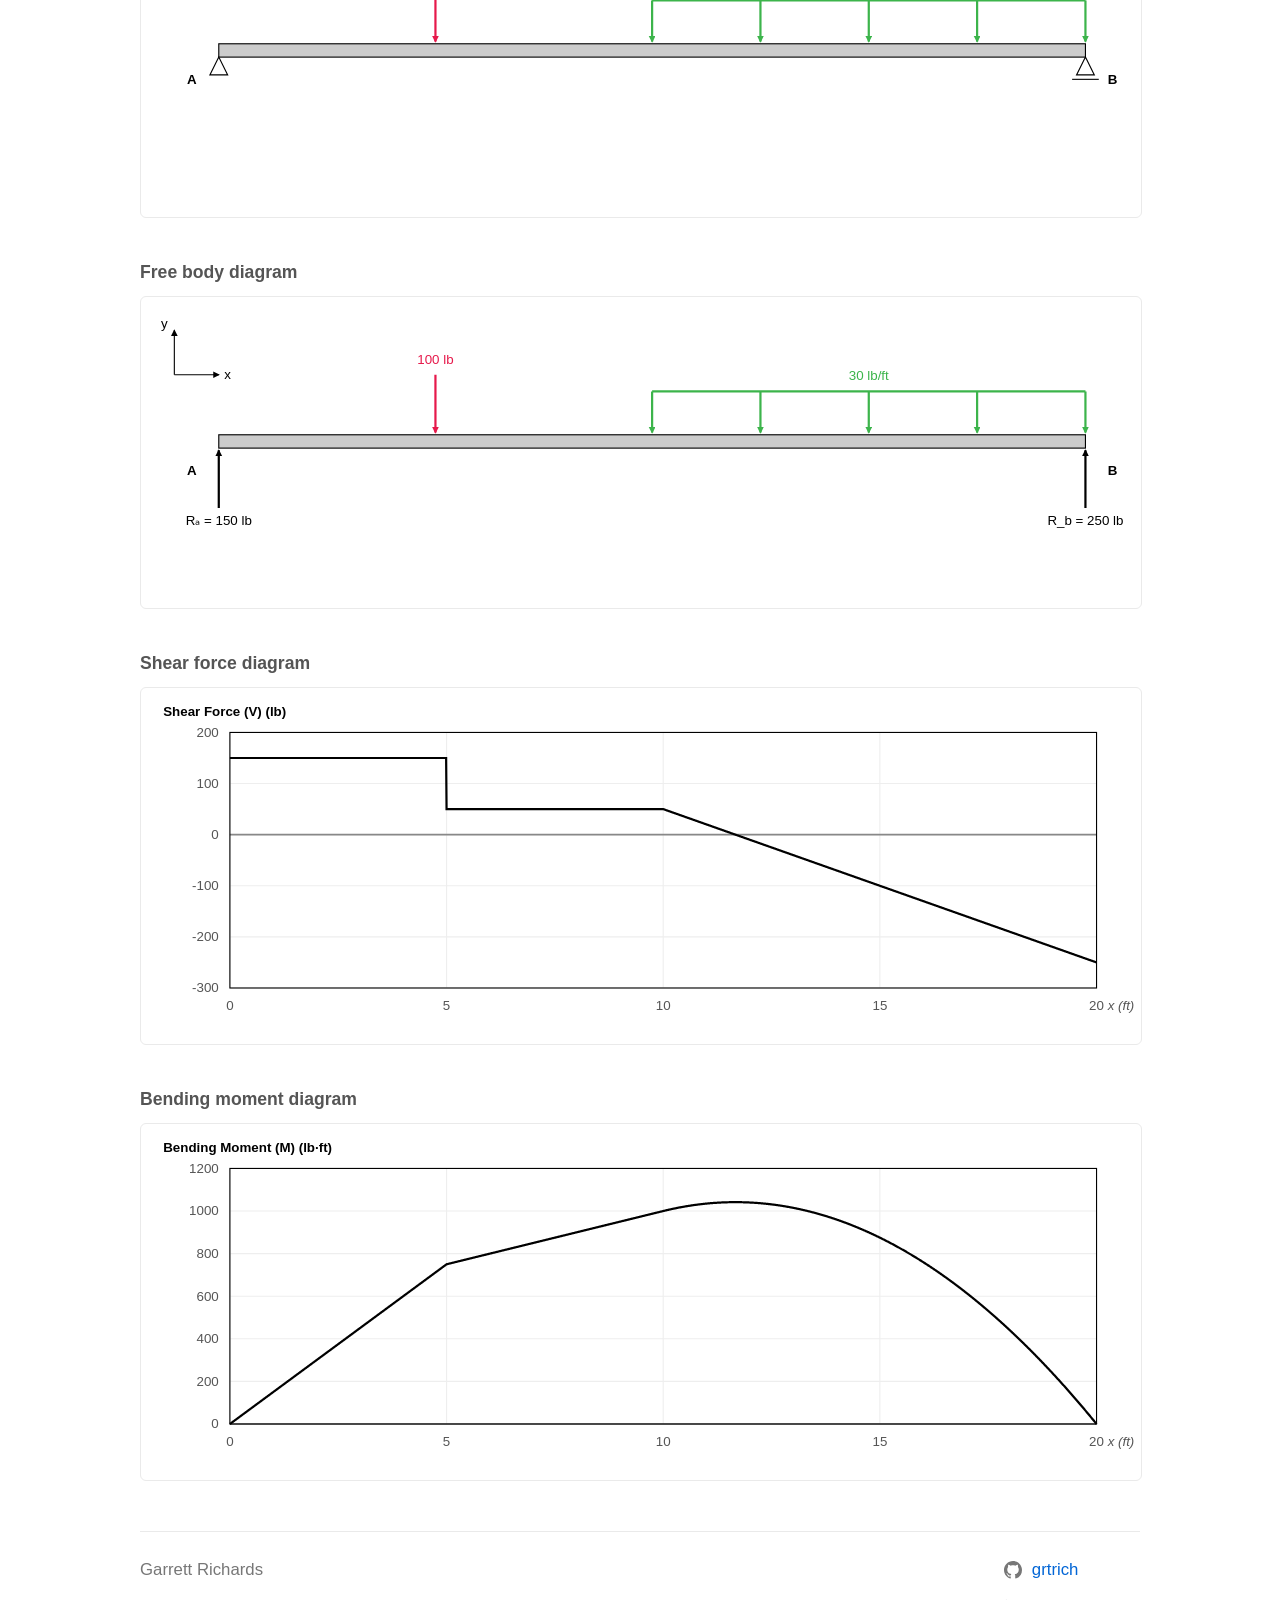
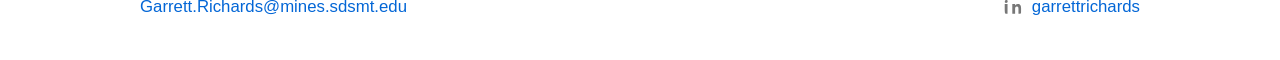
==== commit 2e91209b: "Update calculator.html" ====
--- a/calculator.html
+++ b/calculator.html
@@ -8,7 +8,7 @@
 </head>
 <body>
   <nav>
-    <a href="/" class="brand">grtrich</a>
+    <a href="/" class="brand">Garrett Richards</a>
     <a href="calculator.html">beam calculator</a>
     <a href="resume.html">resume</a>
     <a href="portfolio.html">portfolio</a>
@@ -133,4 +133,4 @@
 
 <script src="app.js"></script>
 </body>
-</html>+</html>
